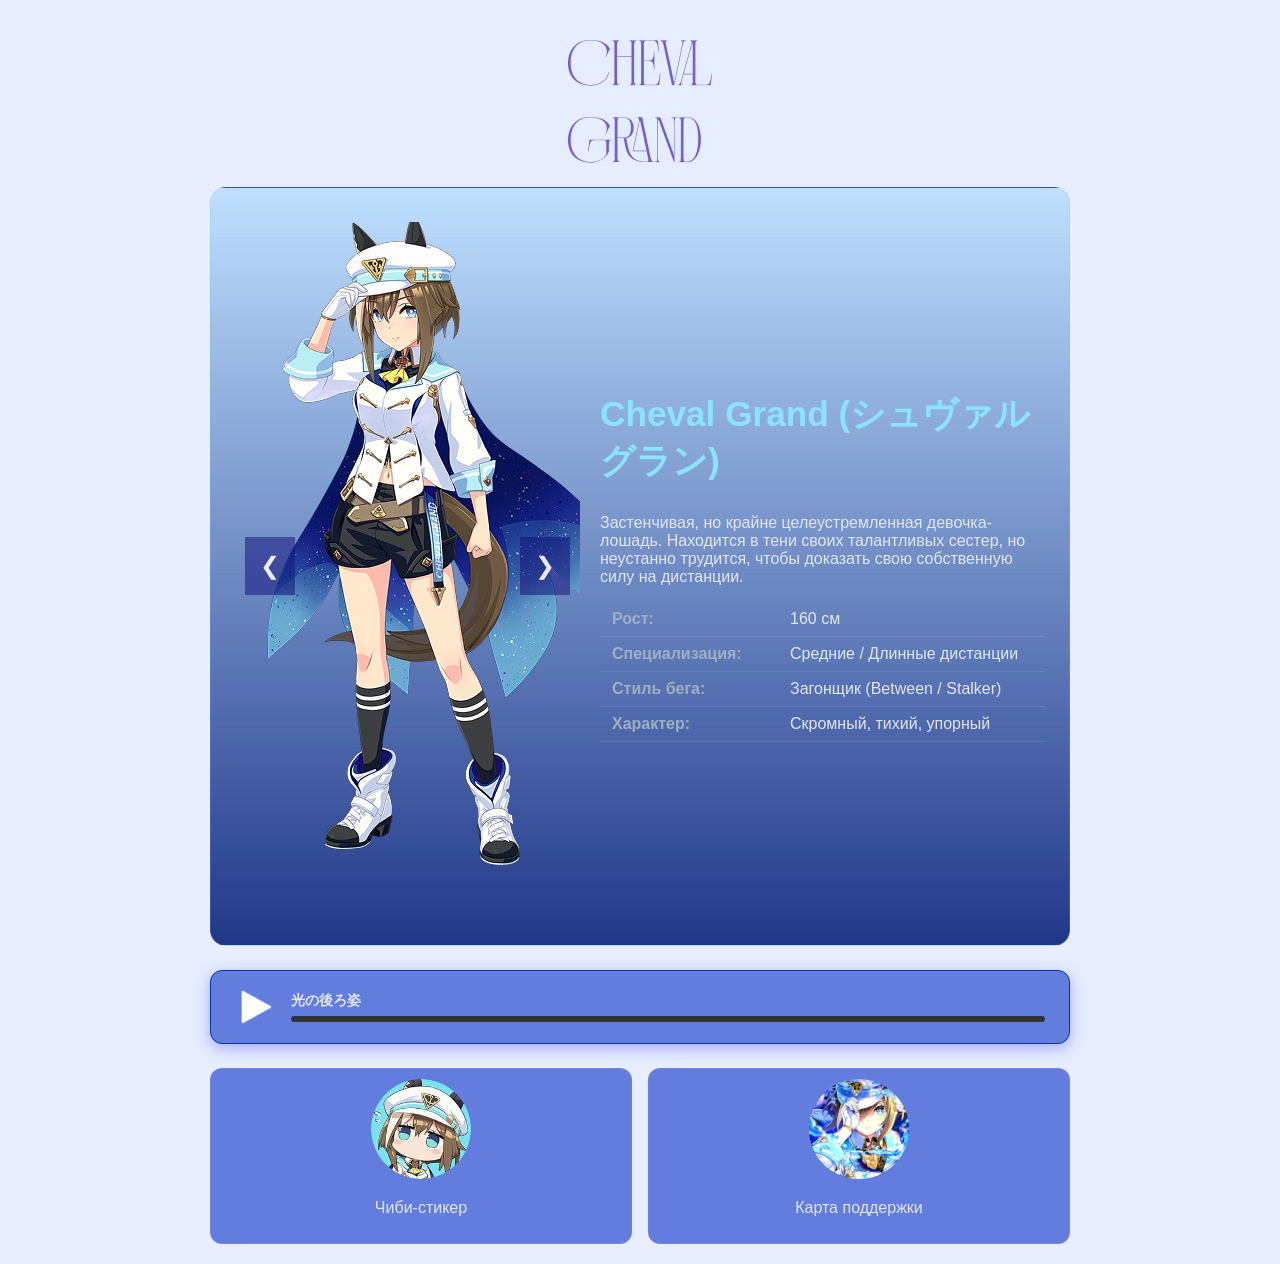
==== index.html @ d78297c7 "Rename chevalgrand.html to index.html" ====
<!DOCTYPE html>
<html lang="ru">
<head>
    <meta charset="UTF-8">
    <meta name="viewport" content="width=device-width, initial-scale=1.0">
    
    <title>Cheval Grand | Uma Musume</title>
    <link rel="stylesheet" href="css/style.css">
  
</head>
<body>

<div class="container">
    <header>
        <img src="img/Cheval Grand-1.png" alt="Cheval Grand Logo" class="logo">
    </header>

    <section class="hero-section">
        <div class="character-img">
             <div class="slider-window">
        <!-- Лента, которая плавно двигается -->
        <div class="slider-track" id="character-track">
            <img class="slider-img" src="img/image 1.png" alt="Картинка 1">
            <img class="slider-img" src="img/Cheval_Grand_(Proto).png" alt="Картинка 2">
        </div>
    </div>

    <!-- Стрелки (передаем направление в функцию) -->
    <button class="arrow prev" onclick="changeSlide(-1)">❮</button>
    <button class="arrow next" onclick="changeSlide(1)">❯</button>
        </div>
        <div class="character-info">
            <h1>Cheval Grand (シュヴァルグラン)</h1>
            <p>Застенчивая, но крайне целеустремленная девочка-лошадь. Находится в тени своих талантливых сестер, но неустанно трудится, чтобы доказать свою собственную силу на дистанции.</p>
            
            <table class="stats-table">
                <tr>
                    <td>Рост:</td>
                    <td>160 см</td>
                </tr>
                <tr>
                    <td>Специализация:</td>
                    <td>Средние / Длинные дистанции</td>
                </tr>
                <tr>
                    <td>Стиль бега:</td>
                    <td>Загонщик (Between / Stalker)</td>
                </tr>
                <tr>
                    <td>Характер:</td>
                    <td>Скромный, тихий, упорный</td>
                </tr>
            </table>
        </div>
    </section>

    <div class="audio-player">
        <button class="play-btn" id="playBtn" onclick="togglePlay()">
            <img src="img/Play.png" alt="Play">
        </button>
        <div class="player-info">
            <div class="track-title">光の後ろ姿</div>
            <div class="progress-bar" id="progressBar">
                <div class="progress" id="progress"></div>
            </div>
        </div>
        <audio id="audio" src="bgm/[Lyrics] [光の後ろ姿] [A Shining Silhouette] [ENJPRomaji].mp3"></audio>
    </div>

    <div class="gallery">
        <div class="gallery-card">
            <img src="img/image 2.png" alt="Chibi Avatar">
            <p>Чиби-стикер</p>
        </div>
        <div class="gallery-card">
            <img src="img/image 3.png" alt="Support Card">
            <p>Карта поддержки</p>
        </div>
    </div>
</div>

  <script
    src="js/a.js">
</script>


</body>
</html>
---- css/style.css ----
:root {
            --bg-dark: #e8eeff;
            --accent-blue: #0038a8;
            --light-blue: #8ae3ff;
            --card-bg: #637dde;
            --text-color: #e0e6ed;
        }

        body {
            margin: 0;
            padding: 0;
            font-family: 'Segoe UI', Tahoma, Geneva, Verdana, sans-serif;
            background-color: var(--bg-dark);
            color: var(--text-color);
            display: flex;
            justify-content: center;
        }

        .container {
            max-width: 900px;
            width: 100%;
            padding: 20px;
            box-sizing: border-box;
        }

        header {
            text-align: center;
            padding: 20px 0;
        }

        .logo {
            max-width: 280px;
            height: auto;
            filter: drop-shadow(0px 0px 8px rgba(161, 233, 255, 0.4));
        }

        .hero-section {
            display: flex;
            flex-wrap: wrap;
            gap: 20px;
            background: linear-gradient(180deg, rgba(95, 191, 255, 0.3) 0%, rgb(32, 55, 137) 100%);
            border-radius: 16px;
            padding: 24px;
            align-items: center;
            border: 1px solid rgba(126, 175, 244, 0.2);
        }

        .character-img {
            flex: 1 1 300px;
            max-width: 350px;
            margin: 0 auto;
        }

        .character-img img {
            width: 100%;
            height: auto;
            object-fit: contain;
        }

        .character-info {
            flex: 1 1 400px;
        }

        .character-info h1 {
            font-size: 2.2rem;
            margin-top: 0;
            color: var(--light-blue);
        }

        .stats-table {
            width: 100%;
            border-collapse: collapse;
            margin-top: 15px;
        }

        .stats-table td {
            padding: 8px 12px;
            border-bottom: 1px solid rgba(255, 255, 255, 0.1);
        }

        .stats-table td:first-child {
            font-weight: bold;
            color: #a0aec0;
            width: 40%;
        }

        /* Панель звука */
        .audio-player {
            background-color: var(--card-bg);
            border: 1px solid var(--accent-blue);
            border-radius: 12px;
            padding: 16px 24px;
            margin: 24px 0;
            display: flex;
            align-items: center;
            gap: 16px;
            box-shadow: 0 4px 15px rgba(99, 96, 235, 0.5);
        }

        .play-btn {
            background: none;
            border: none;
            cursor: pointer;
            padding: 0;
            width: 40px;
            height: 40px;
            display: flex;
            align-items: center;
            justify-content: center;
            transition: transform 0.1s ease;
        }

        .play-btn:active {
            transform: scale(0.95);
        }

        .play-btn img {
            width: 100%;
            height: 100%;
        }

        .player-info {
            flex-grow: 1;
        }

        .track-title {
            font-size: 0.9rem;
            font-weight: bold;
            margin-bottom: 6px;
        }

        .progress-bar {
            width: 100%;
            height: 6px;
            background-color: #333;
            border-radius: 3px;
            overflow: hidden;
            cursor: pointer;
        }

        .progress {
            width: 0%;
            height: 100%;
            background: linear-gradient(90deg, var(--accent-blue), var(--light-blue));
            transition: width 0.1s linear;
        }

        .gallery {
            display: grid;
            grid-template-columns: repeat(auto-fit, minmax(150px, 1fr));
            gap: 16px;
            margin-top: 24px;
        }

        .gallery-card {
            background-color: var(--card-bg);
            border-radius: 12px;
            padding: 10px;
            text-align: center;
            border: 1px solid rgba(255, 255, 255, 0.05);
           
        }

        .gallery-card img {
            width: 100px;
            height: 100px;
            border-radius: 50%;
            object-fit: cover;
            transition: transform 0.2s ease-in-out;
         
        }
        .gallery-card img:hover{
               transform: scale(1.1);
        }
/* Главный контейнер (заменяет ваш .slider-container) */
    .character-img {
    position: relative;
    max-width: 200%; /* Растягивается по ширине родительского блока */
    margin: 10px auto;   /* Центрирование */
}

/* Окно, внутри которого движутся картинки */
    .slider-window {
    width: 100%;
    overflow: hidden; /* Прячет вторую картинку */
}

/* Лента-трек, в которой картинки стоят в один ряд */
    .slider-track {
    display: flex;
    margin-left: -20px;
    margin-top: -50px;
    width: 250%; /* Так как картинки две, лента в два раза шире окна */
    transition: transform 1s ease-in-out; /* Плавность перемещения (0.5 сек) */
}

/* Стили для картинок */
    .slider-img {
    width: 60%; /* Каждая картинка занимает ровно половину от 200% ширины ленты */
    height: 145px;
    display: block; /* Больше не скрываем через none */
}

/* Стили для стрелок */
    .arrow {
    position: absolute;
    top: 50%;
    transform: translateY(-50%);
    background-color: rgba(15, 11, 119, 0.5);
    color: rgb(234, 235, 255);
    border: none;
    padding: 15px;
    cursor: pointer;
    font-size: 24px;
    user-select: none;
    transition: background-color 0.3s;
    z-index: 10; /* Стрелки всегда поверх картинок */
}

    .arrow:hover {
    background-color: rgba(0, 0, 0, 0.8);
}

.prev { left: 10px; }  /* Левая стрелка */
.next { right: 10px; } /* Правая стрелка */
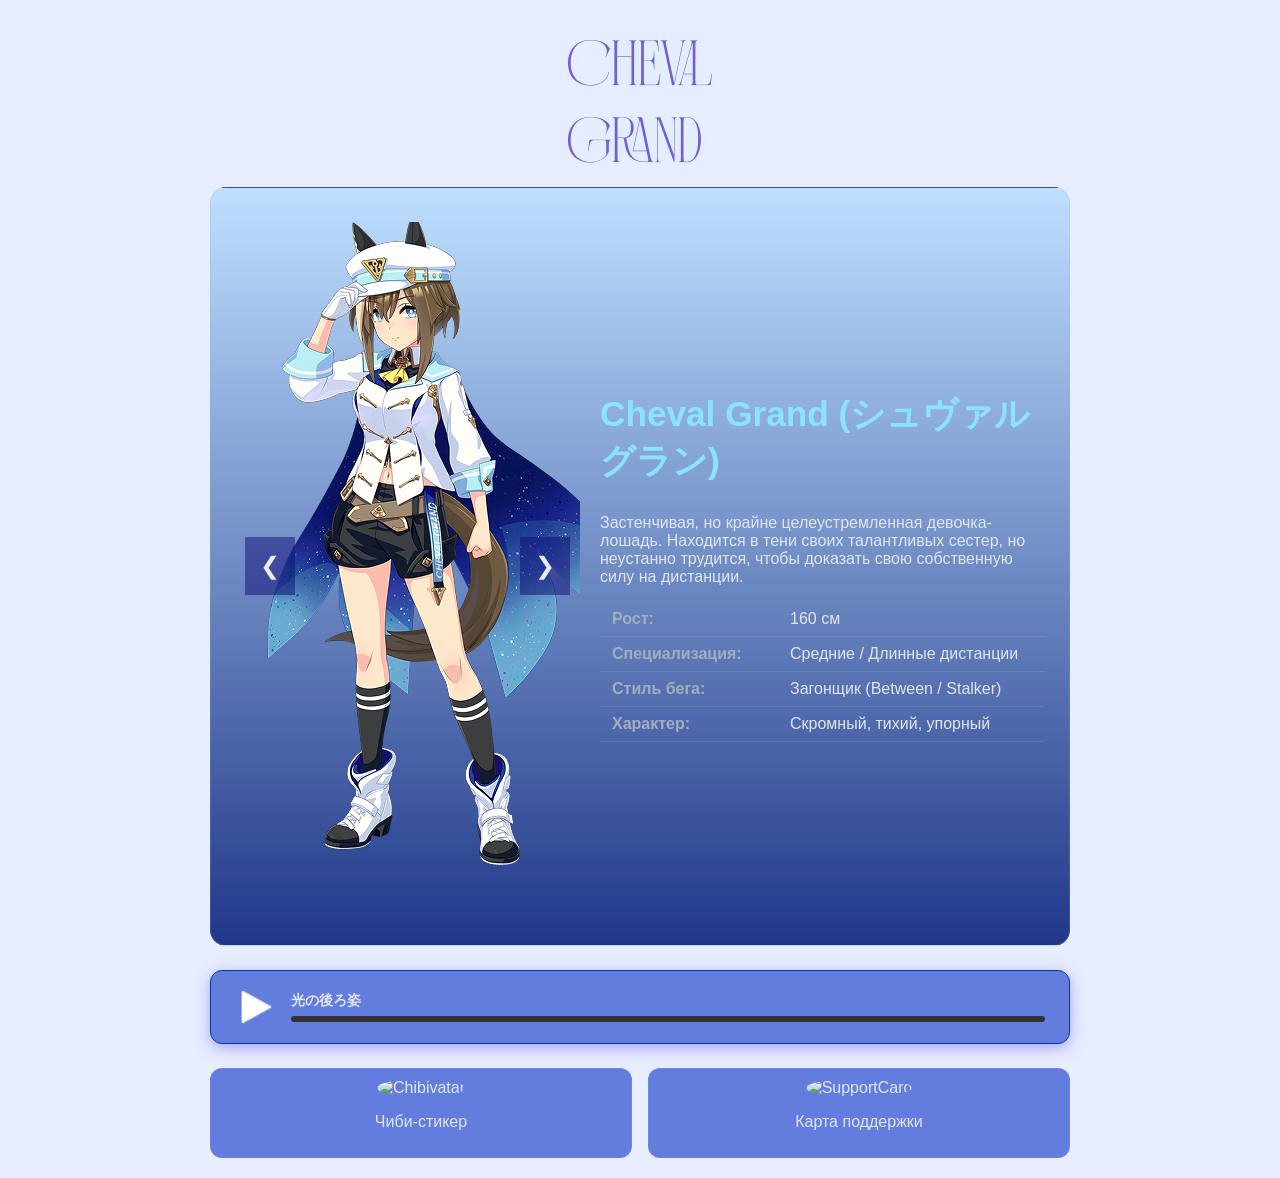
==== commit 366be88f: "Update index.html" ====
--- a/index.html
+++ b/index.html
@@ -20,8 +20,8 @@
              <div class="slider-window">
         <!-- Лента, которая плавно двигается -->
         <div class="slider-track" id="character-track">
-            <img class="slider-img" src="img/image 1.png" alt="Картинка 1">
-            <img class="slider-img" src="img/Cheval_Grand_(Proto).png" alt="Картинка 2">
+            <img class="slider-img" src="img/image 1.png" alt="Картинка1">
+            <img class="slider-img" src="img/Cheval_Grand_(Proto).png" alt="Картинка2">
         </div>
     </div>
 
@@ -69,18 +69,17 @@
 
     <div class="gallery">
         <div class="gallery-card">
-            <img src="img/image 2.png" alt="Chibi Avatar">
+            <img src="img/image2.png" alt="Chibivatar">
             <p>Чиби-стикер</p>
         </div>
         <div class="gallery-card">
-            <img src="img/image 3.png" alt="Support Card">
+            <img src="img/image3.png" alt="SupportCard">
             <p>Карта поддержки</p>
         </div>
     </div>
 </div>
 
-  <script
-    src="js/a.js">
+  <script src="js/a.js">
 </script>
 
 
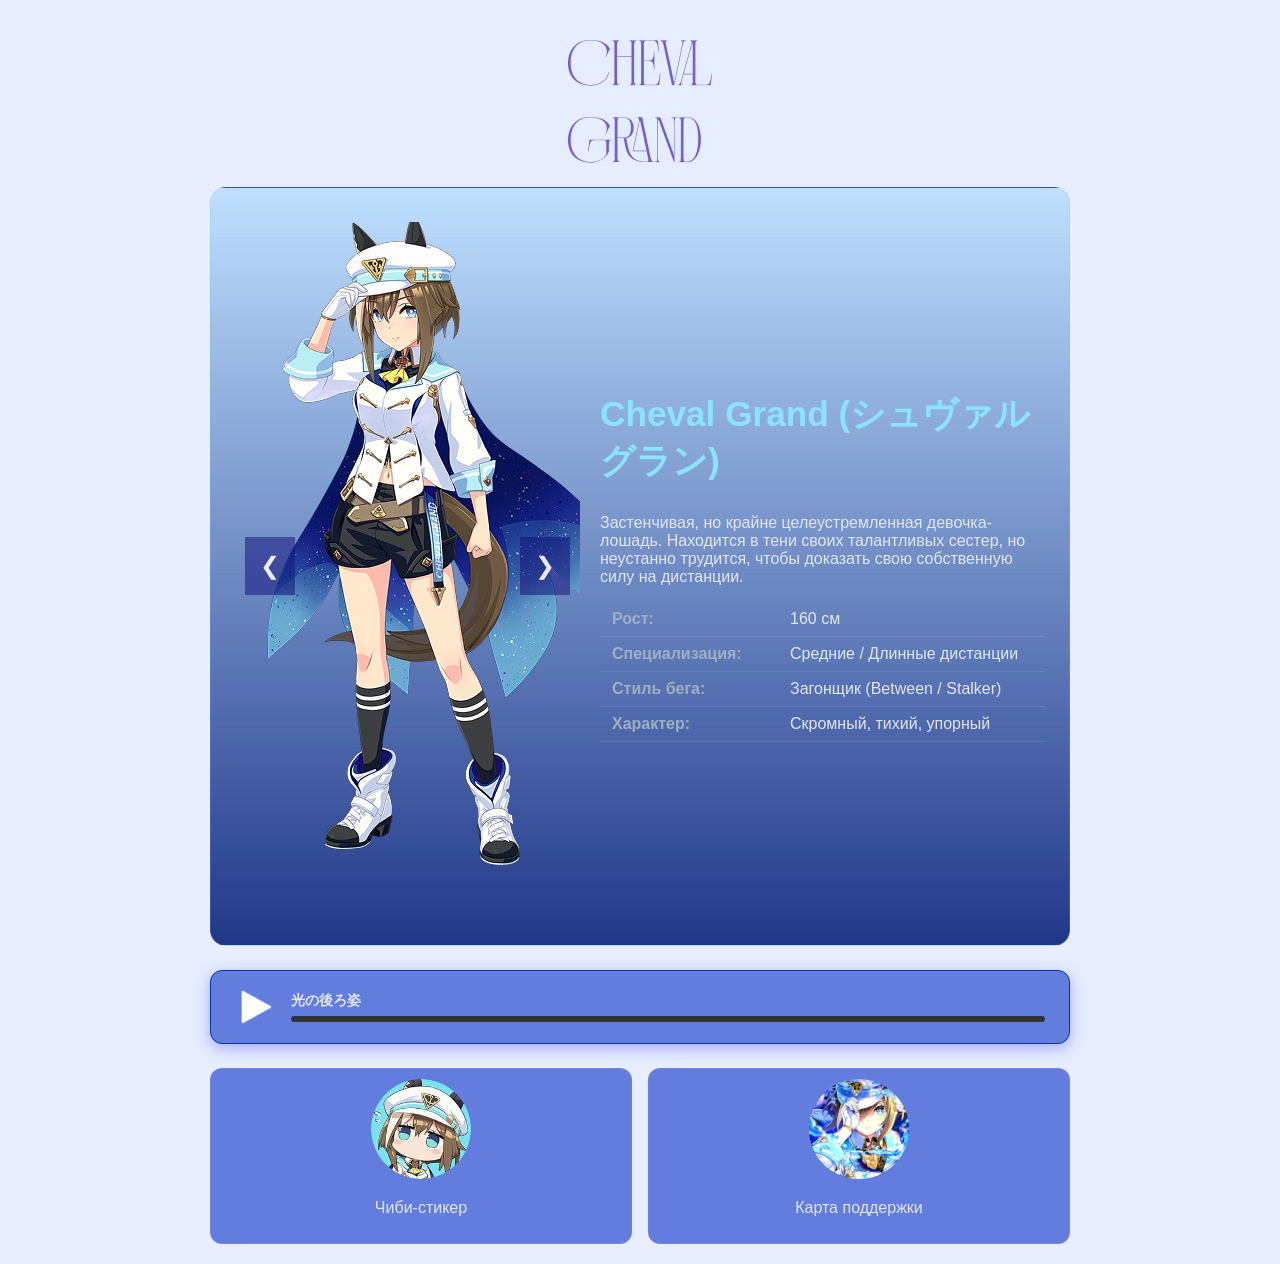
==== commit d66d663d: "Fix image source filename in index.html" ====
--- a/index.html
+++ b/index.html
@@ -12,7 +12,7 @@
 
 <div class="container">
     <header>
-        <img src="img/Cheval Grand-1.png" alt="Cheval Grand Logo" class="logo">
+        <img src="img/ChevalGrand-1.png" alt="Cheval Grand Logo" class="logo">
     </header>
 
     <section class="hero-section">
@@ -20,7 +20,7 @@
              <div class="slider-window">
         <!-- Лента, которая плавно двигается -->
         <div class="slider-track" id="character-track">
-            <img class="slider-img" src="img/image 1.png" alt="Картинка1">
+            <img class="slider-img" src="img/image1.png" alt="Картинка1">
             <img class="slider-img" src="img/Cheval_Grand_(Proto).png" alt="Картинка2">
         </div>
     </div>
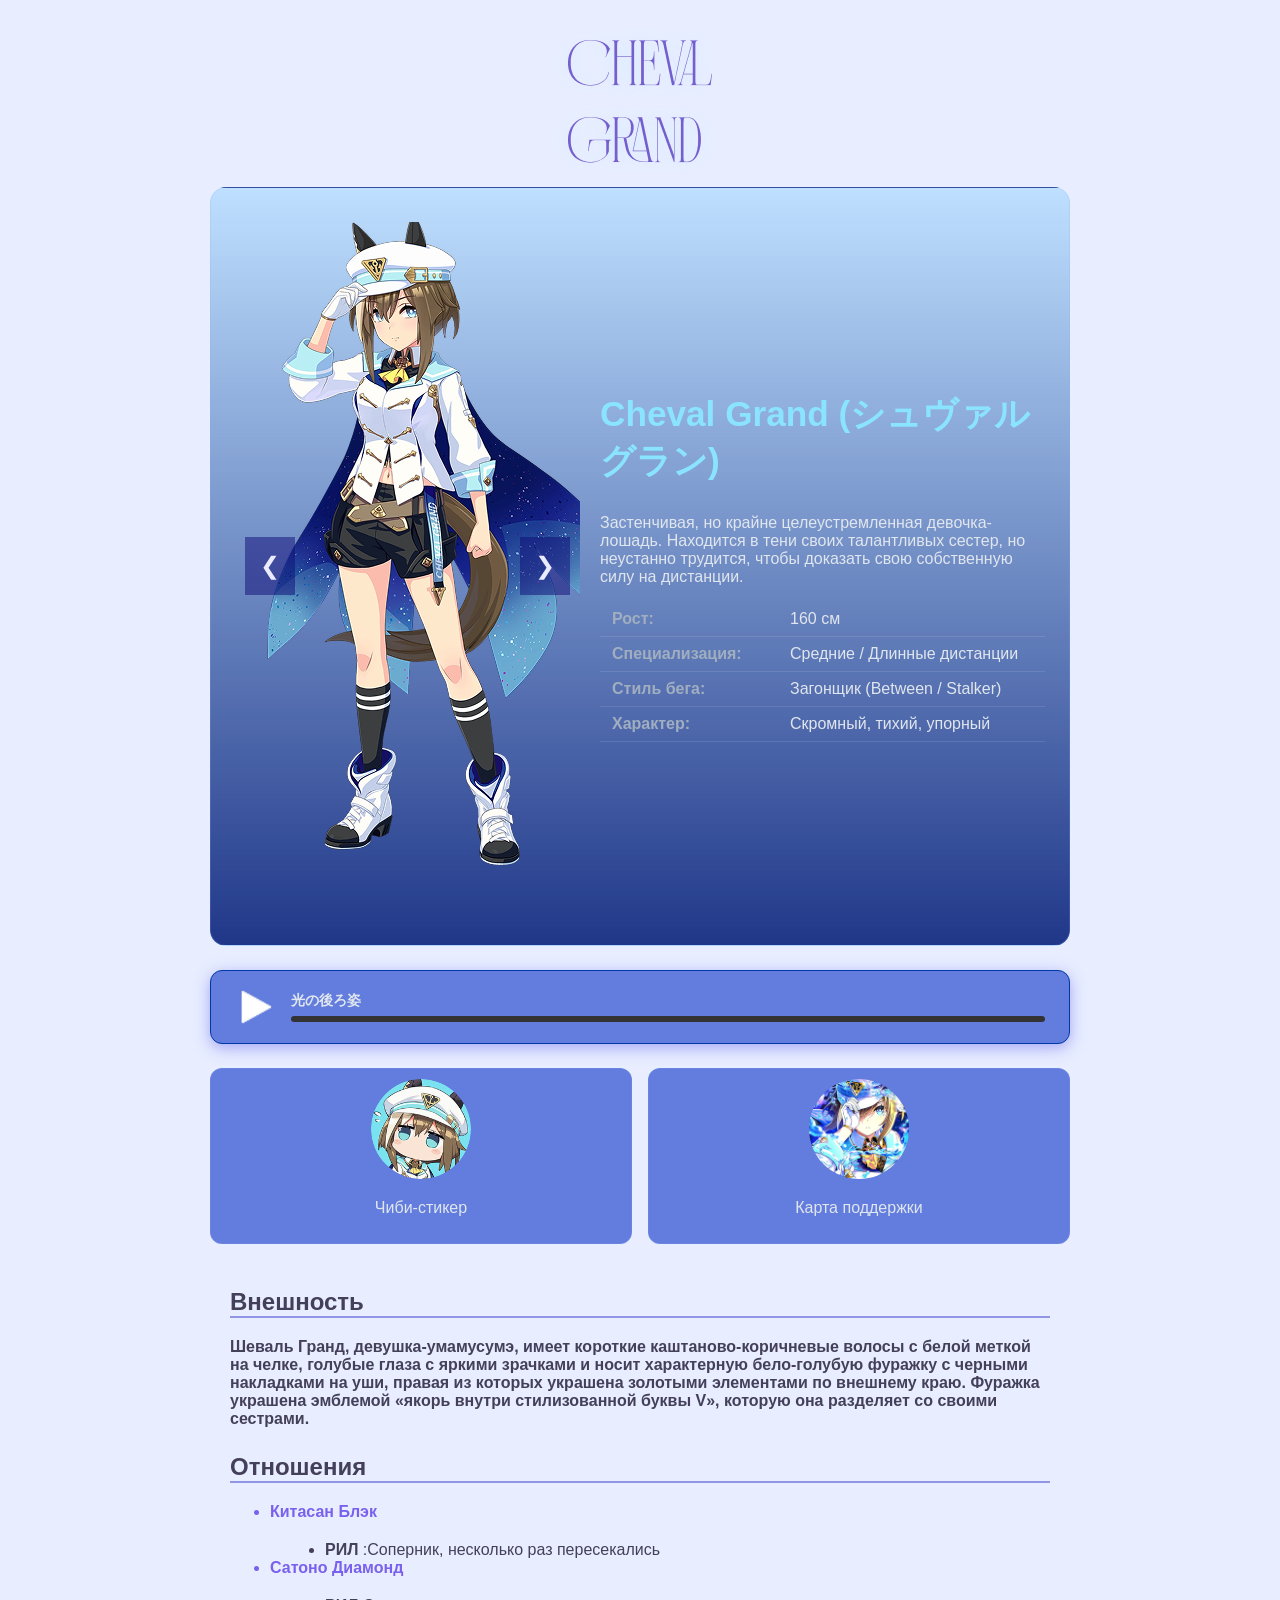
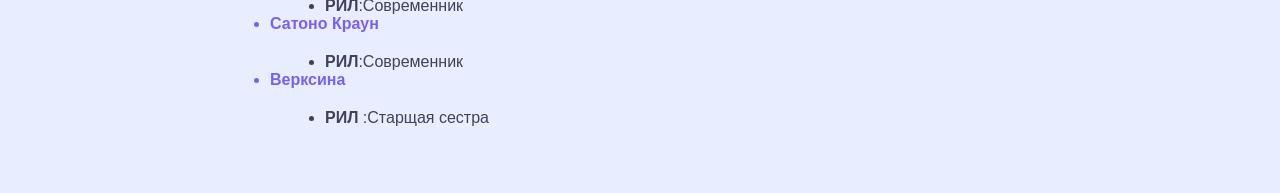
==== commit 2d3c2b71: "Fix image paths and add new sections in HTML" ====
--- a/index.html
+++ b/index.html
@@ -12,7 +12,7 @@
 
 <div class="container">
     <header>
-        <img src="img/ChevalGrand-1.png" alt="Cheval Grand Logo" class="logo">
+        <img src="img/Cheval Grand-1.png" alt="Cheval Grand Logo" class="logo">
     </header>
 
     <section class="hero-section">
@@ -20,8 +20,8 @@
              <div class="slider-window">
         <!-- Лента, которая плавно двигается -->
         <div class="slider-track" id="character-track">
-            <img class="slider-img" src="img/image1.png" alt="Картинка1">
-            <img class="slider-img" src="img/Cheval_Grand_(Proto).png" alt="Картинка2">
+            <img class="slider-img" src="img/image 1.png" alt="Картинка 1">
+            <img class="slider-img" src="img/Cheval_Grand_(Proto).png" alt="Картинка 2">
         </div>
     </div>
 
@@ -69,19 +69,81 @@
 
     <div class="gallery">
         <div class="gallery-card">
-            <img src="img/image2.png" alt="Chibivatar">
+            <img src="img/image 2.png" alt="Chibi Avatar">
             <p>Чиби-стикер</p>
         </div>
         <div class="gallery-card">
-            <img src="img/image3.png" alt="SupportCard">
+            <img src="img/image 3.png" alt="Support Card">
             <p>Карта поддержки</p>
         </div>
     </div>
+    <div class="container">
+        <section class="info">
+            <div>
+           <h1 class="textline">
+            Внешность
+           </h1>     
+          <b>
+            Шеваль Гранд, девушка-умамусумэ, имеет короткие каштаново-коричневые волосы с белой меткой на челке,
+            голубые глаза с яркими зрачками и носит характерную бело-голубую фуражку с черными накладками на уши,
+            правая из которых украшена золотыми элементами по внешнему краю. Фуражка украшена эмблемой «якорь внутри стилизованной буквы V»,
+            которую она разделяет со своими сестрами.
+          </b>  
+        
+            </div>
+
+            <div>
+                <h1 class="textline">
+                Отношения 
+                </h1>
+                
+                <ul class="list">
+                    <li class="mainli">
+                    Китасан Блэк
+                    <li class="boldtext">
+                        <span style="font-weight: bold;">РИЛ</span> <span>:Соперник,
+                         несколько раз пересекались</span> 
+                    </li>
+                    </li>
+                    <li class="mainli">
+                        Сатоно Диамонд
+                    </li>
+                    <li class="boldtext">
+                        <span style="font-weight: bold;">РИЛ</span><a>:Современник</a>
+                    </li>
+                    <li class="mainli">
+                       Сатоно Краун 
+                    </li>
+                    <li class="boldtext">
+                        <span style="font-weight: bold;">РИЛ</span><a>:Современник</a>
+                    </li>
+                    <li class="mainli">
+                        Верксина
+                    </li>
+                    <li class="boldtext">
+                        <span style="font-weight: bold;">
+                            РИЛ
+                        </span><a>:Старщая сестра</a>
+
+                    </li>
+                </ul>
+                
+            </div>
+
+
+        </section>
+
+    </div>
 </div>
 
-  <script src="js/a.js">
+  <script
+    src="js/a.js">
 </script>
 
 
 </body>
 </html>
+
+
+</body>
+</html>
--- a/css/style.css
+++ b/css/style.css
@@ -224,3 +224,25 @@
 
 .prev { left: 10px; }  /* Левая стрелка */
 .next { right: 10px; } /* Правая стрелка */
+
+
+    .info {
+      flex: 1 1 400px;  
+      color: #443f5a;
+    }
+    .textline {
+         border-bottom: 2px solid #9095e5;
+         padding-top: 5px; /* отступ между линией и текстом */
+    }
+     .mainli{
+        color: #7960ed;
+        font-weight: bold;
+        margin-bottom: 20px;
+     }
+
+     .boldtext {
+        margin-left: 55px;
+     }
+     .list {
+        padding-bottom: 10px;
+     }
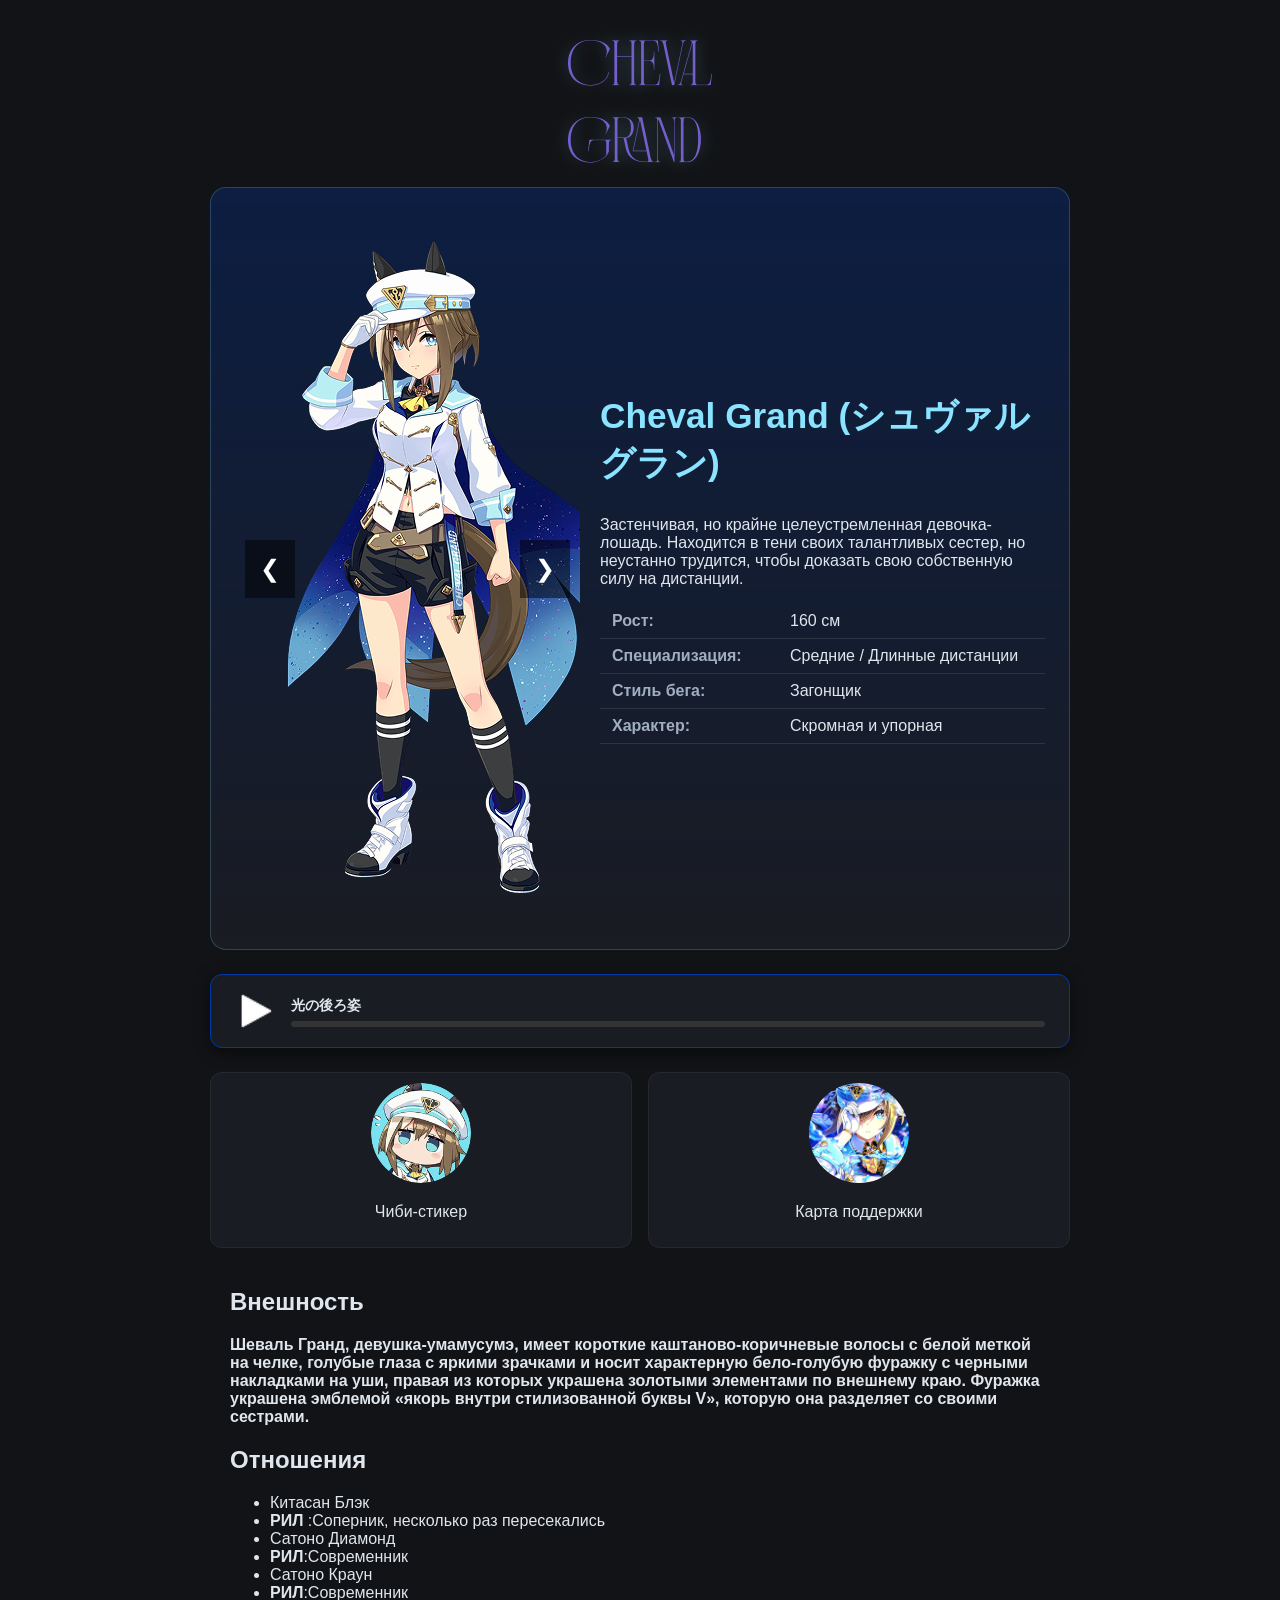
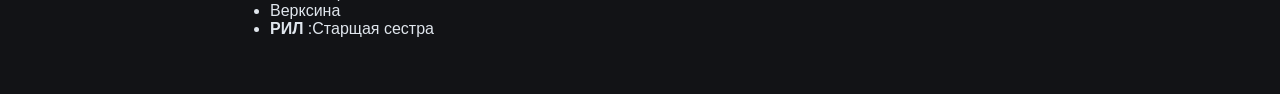
==== commit 45ac0e54: "Update index.html" ====
--- a/index.html
+++ b/index.html
@@ -12,7 +12,7 @@
 
 <div class="container">
     <header>
-        <img src="img/Cheval Grand-1.png" alt="Cheval Grand Logo" class="logo">
+        <img src="img/ChevalGrand-1.png" alt="ChevalGrandLogo" class="logo">
     </header>
 
     <section class="hero-section">
@@ -20,8 +20,8 @@
              <div class="slider-window">
         <!-- Лента, которая плавно двигается -->
         <div class="slider-track" id="character-track">
-            <img class="slider-img" src="img/image 1.png" alt="Картинка 1">
-            <img class="slider-img" src="img/Cheval_Grand_(Proto).png" alt="Картинка 2">
+            <img class="slider-img" src="img/image1.png" alt="Картинка1">
+            <img class="slider-img" src="img/Cheval_Grand_(Proto).png" alt="Картинка2">
         </div>
     </div>
 
@@ -44,11 +44,11 @@
                 </tr>
                 <tr>
                     <td>Стиль бега:</td>
-                    <td>Загонщик (Between / Stalker)</td>
+                    <td>Загонщик</td>
                 </tr>
                 <tr>
                     <td>Характер:</td>
-                    <td>Скромный, тихий, упорный</td>
+                    <td>Скромная и упорная</td>
                 </tr>
             </table>
         </div>
@@ -69,11 +69,11 @@
 
     <div class="gallery">
         <div class="gallery-card">
-            <img src="img/image 2.png" alt="Chibi Avatar">
+            <img src="img/image2.png" alt="ChibiAvatar">
             <p>Чиби-стикер</p>
         </div>
         <div class="gallery-card">
-            <img src="img/image 3.png" alt="Support Card">
+            <img src="img/image3.png" alt="SupportCard">
             <p>Карта поддержки</p>
         </div>
     </div>
--- a/css/style.css
+++ b/css/style.css
@@ -1,248 +1,224 @@
-
-        :root {
-            --bg-dark: #e8eeff;
-            --accent-blue: #0038a8;
-            --light-blue: #8ae3ff;
-            --card-bg: #637dde;
-            --text-color: #e0e6ed;
-        }
-
-        body {
-            margin: 0;
-            padding: 0;
-            font-family: 'Segoe UI', Tahoma, Geneva, Verdana, sans-serif;
-            background-color: var(--bg-dark);
-            color: var(--text-color);
-            display: flex;
-            justify-content: center;
-        }
-
-        .container {
-            max-width: 900px;
-            width: 100%;
-            padding: 20px;
-            box-sizing: border-box;
-        }
-
-        header {
-            text-align: center;
-            padding: 20px 0;
-        }
-
-        .logo {
-            max-width: 280px;
-            height: auto;
-            filter: drop-shadow(0px 0px 8px rgba(161, 233, 255, 0.4));
-        }
-
-        .hero-section {
-            display: flex;
-            flex-wrap: wrap;
-            gap: 20px;
-            background: linear-gradient(180deg, rgba(95, 191, 255, 0.3) 0%, rgb(32, 55, 137) 100%);
-            border-radius: 16px;
-            padding: 24px;
-            align-items: center;
-            border: 1px solid rgba(126, 175, 244, 0.2);
-        }
-
-        .character-img {
-            flex: 1 1 300px;
-            max-width: 350px;
-            margin: 0 auto;
-        }
-
-        .character-img img {
-            width: 100%;
-            height: auto;
-            object-fit: contain;
-        }
-
-        .character-info {
-            flex: 1 1 400px;
-        }
-
-        .character-info h1 {
-            font-size: 2.2rem;
-            margin-top: 0;
-            color: var(--light-blue);
-        }
-
-        .stats-table {
-            width: 100%;
-            border-collapse: collapse;
-            margin-top: 15px;
-        }
-
-        .stats-table td {
-            padding: 8px 12px;
-            border-bottom: 1px solid rgba(255, 255, 255, 0.1);
-        }
-
-        .stats-table td:first-child {
-            font-weight: bold;
-            color: #a0aec0;
-            width: 40%;
-        }
-
-        /* Панель звука */
-        .audio-player {
-            background-color: var(--card-bg);
-            border: 1px solid var(--accent-blue);
-            border-radius: 12px;
-            padding: 16px 24px;
-            margin: 24px 0;
-            display: flex;
-            align-items: center;
-            gap: 16px;
-            box-shadow: 0 4px 15px rgba(99, 96, 235, 0.5);
-        }
-
-        .play-btn {
-            background: none;
-            border: none;
-            cursor: pointer;
-            padding: 0;
-            width: 40px;
-            height: 40px;
-            display: flex;
-            align-items: center;
-            justify-content: center;
-            transition: transform 0.1s ease;
-        }
-
-        .play-btn:active {
-            transform: scale(0.95);
-        }
-
-        .play-btn img {
-            width: 100%;
-            height: 100%;
-        }
-
-        .player-info {
-            flex-grow: 1;
-        }
-
-        .track-title {
-            font-size: 0.9rem;
-            font-weight: bold;
-            margin-bottom: 6px;
-        }
-
-        .progress-bar {
-            width: 100%;
-            height: 6px;
-            background-color: #333;
-            border-radius: 3px;
-            overflow: hidden;
-            cursor: pointer;
-        }
-
-        .progress {
-            width: 0%;
-            height: 100%;
-            background: linear-gradient(90deg, var(--accent-blue), var(--light-blue));
-            transition: width 0.1s linear;
-        }
-
-        .gallery {
-            display: grid;
-            grid-template-columns: repeat(auto-fit, minmax(150px, 1fr));
-            gap: 16px;
-            margin-top: 24px;
-        }
-
-        .gallery-card {
-            background-color: var(--card-bg);
-            border-radius: 12px;
-            padding: 10px;
-            text-align: center;
-            border: 1px solid rgba(255, 255, 255, 0.05);
-           
-        }
-
-        .gallery-card img {
-            width: 100px;
-            height: 100px;
-            border-radius: 50%;
-            object-fit: cover;
-            transition: transform 0.2s ease-in-out;
-         
-        }
-        .gallery-card img:hover{
-               transform: scale(1.1);
-        }
-/* Главный контейнер (заменяет ваш .slider-container) */
-    .character-img {
-    position: relative;
-    max-width: 200%; /* Растягивается по ширине родительского блока */
-    margin: 10px auto;   /* Центрирование */
-}
-
-/* Окно, внутри которого движутся картинки */
-    .slider-window {
-    width: 100%;
-    overflow: hidden; /* Прячет вторую картинку */
-}
-
-/* Лента-трек, в которой картинки стоят в один ряд */
-    .slider-track {
-    display: flex;
-    margin-left: -20px;
-    margin-top: -50px;
-    width: 250%; /* Так как картинки две, лента в два раза шире окна */
-    transition: transform 1s ease-in-out; /* Плавность перемещения (0.5 сек) */
-}
-
-/* Стили для картинок */
-    .slider-img {
-    width: 60%; /* Каждая картинка занимает ровно половину от 200% ширины ленты */
-    height: 145px;
-    display: block; /* Больше не скрываем через none */
-}
-
-/* Стили для стрелок */
-    .arrow {
-    position: absolute;
-    top: 50%;
-    transform: translateY(-50%);
-    background-color: rgba(15, 11, 119, 0.5);
-    color: rgb(234, 235, 255);
-    border: none;
-    padding: 15px;
-    cursor: pointer;
-    font-size: 24px;
-    user-select: none;
-    transition: background-color 0.3s;
-    z-index: 10; /* Стрелки всегда поверх картинок */
-}
-
-    .arrow:hover {
-    background-color: rgba(0, 0, 0, 0.8);
-}
-
-.prev { left: 10px; }  /* Левая стрелка */
-.next { right: 10px; } /* Правая стрелка */
-
-
-    .info {
-      flex: 1 1 400px;  
-      color: #443f5a;
-    }
-    .textline {
-         border-bottom: 2px solid #9095e5;
-         padding-top: 5px; /* отступ между линией и текстом */
-    }
-     .mainli{
-        color: #7960ed;
-        font-weight: bold;
-        margin-bottom: 20px;
-     }
-
-     .boldtext {
-        margin-left: 55px;
-     }
-     .list {
-        padding-bottom: 10px;
-     }
+
+        :root {
+            --bg-dark: #121316;
+            --accent-blue: #0038a8;
+            --light-blue: #8ae3ff;
+            --card-bg: #1a1c23;
+            --text-color: #e0e6ed;
+        }
+
+        body {
+            margin: 0;
+            padding: 0;
+            font-family: 'Segoe UI', Tahoma, Geneva, Verdana, sans-serif;
+            background-color: var(--bg-dark);
+            color: var(--text-color);
+            display: flex;
+            justify-content: center;
+        }
+
+        .container {
+            max-width: 900px;
+            width: 100%;
+            padding: 20px;
+            box-sizing: border-box;
+        }
+
+        header {
+            text-align: center;
+            padding: 20px 0;
+        }
+
+        .logo {
+            max-width: 280px;
+            height: auto;
+            filter: drop-shadow(0px 0px 8px rgba(138, 227, 255, 0.4));
+        }
+
+        .hero-section {
+            display: flex;
+            flex-wrap: wrap;
+            gap: 20px;
+            background: linear-gradient(180deg, rgba(0,56,168,0.3) 0%, rgba(26,28,35,1) 100%);
+            border-radius: 16px;
+            padding: 24px;
+            align-items: center;
+            border: 1px solid rgba(138, 227, 255, 0.2);
+        }
+
+        .character-img {
+            flex: 1 1 300px;
+            max-width: 350px;
+            margin: 0 auto;
+        }
+
+        .character-img img {
+            width: 100%;
+            height: auto;
+            object-fit: contain;
+        }
+
+        .character-info {
+            flex: 1 1 400px;
+        }
+
+        .character-info h1 {
+            font-size: 2.2rem;
+            margin-top: 0;
+            color: var(--light-blue);
+        }
+
+        .stats-table {
+            width: 100%;
+            border-collapse: collapse;
+            margin-top: 15px;
+        }
+
+        .stats-table td {
+            padding: 8px 12px;
+            border-bottom: 1px solid rgba(255, 255, 255, 0.1);
+        }
+
+        .stats-table td:first-child {
+            font-weight: bold;
+            color: #a0aec0;
+            width: 40%;
+        }
+
+        /* Панель звука */
+        .audio-player {
+            background-color: var(--card-bg);
+            border: 1px solid var(--accent-blue);
+            border-radius: 12px;
+            padding: 16px 24px;
+            margin: 24px 0;
+            display: flex;
+            align-items: center;
+            gap: 16px;
+            box-shadow: 0 4px 15px rgba(0,0,0,0.5);
+        }
+
+        .play-btn {
+            background: none;
+            border: none;
+            cursor: pointer;
+            padding: 0;
+            width: 40px;
+            height: 40px;
+            display: flex;
+            align-items: center;
+            justify-content: center;
+            transition: transform 0.1s ease;
+        }
+
+        .play-btn:active {
+            transform: scale(0.95);
+        }
+
+        .play-btn img {
+            width: 100%;
+            height: 100%;
+        }
+
+        .player-info {
+            flex-grow: 1;
+        }
+
+        .track-title {
+            font-size: 0.9rem;
+            font-weight: bold;
+            margin-bottom: 6px;
+        }
+
+        .progress-bar {
+            width: 100%;
+            height: 6px;
+            background-color: #333;
+            border-radius: 3px;
+            overflow: hidden;
+            cursor: pointer;
+        }
+
+        .progress {
+            width: 0%;
+            height: 100%;
+            background: linear-gradient(90deg, var(--accent-blue), var(--light-blue));
+            transition: width 0.1s linear;
+        }
+
+        .gallery {
+            display: grid;
+            grid-template-columns: repeat(auto-fit, minmax(150px, 1fr));
+            gap: 16px;
+            margin-top: 24px;
+        }
+
+        .gallery-card {
+            background-color: var(--card-bg);
+            border-radius: 12px;
+            padding: 10px;
+            text-align: center;
+            border: 1px solid rgba(255, 255, 255, 0.05);
+           
+        }
+
+        .gallery-card img {
+            width: 100px;
+            height: 100px;
+            border-radius: 50%;
+            object-fit: cover;
+            transition: transform 0.2s ease-in-out;
+         
+        }
+        .gallery-card img:hover{
+               transform: scale(1.1);
+        }
+/* Главный контейнер (заменяет ваш .slider-container) */
+    .character-img {
+    position: relative;
+    max-width: 100%; /* Растягивается по ширине родительского блока */
+    margin: 0 auto;   /* Центрирование */
+}
+
+/* Окно, внутри которого движутся картинки */
+    .slider-window {
+    width: 100%;
+    overflow: hidden; /* Прячет вторую картинку */
+}
+
+/* Лента-трек, в которой картинки стоят в один ряд */
+    .slider-track {
+    display: flex;
+    width: 200%; /* Так как картинки две, лента в два раза шире окна */
+    transition: transform 0.5s ease-in-out; /* Плавность перемещения (0.5 сек) */
+}
+
+/* Стили для картинок */
+    .slider-img {
+    width: 50%; /* Каждая картинка занимает ровно половину от 200% ширины ленты */
+    height: auto;
+    display: block; /* Больше не скрываем через none */
+}
+
+/* Стили для стрелок */
+    .arrow {
+    position: absolute;
+    top: 50%;
+    transform: translateY(-50%);
+    background-color: rgba(0, 0, 0, 0.5);
+    color: white;
+    border: none;
+    padding: 15px;
+    cursor: pointer;
+    font-size: 24px;
+    user-select: none;
+    transition: background-color 0.3s;
+    z-index: 10; /* Стрелки всегда поверх картинок */
+}
+
+    .arrow:hover {
+    background-color: rgba(0, 0, 0, 0.8);
+}
+
+.prev { left: 10px; }  /* Левая стрелка */
+.next { right: 10px; } /* Правая стрелка */
